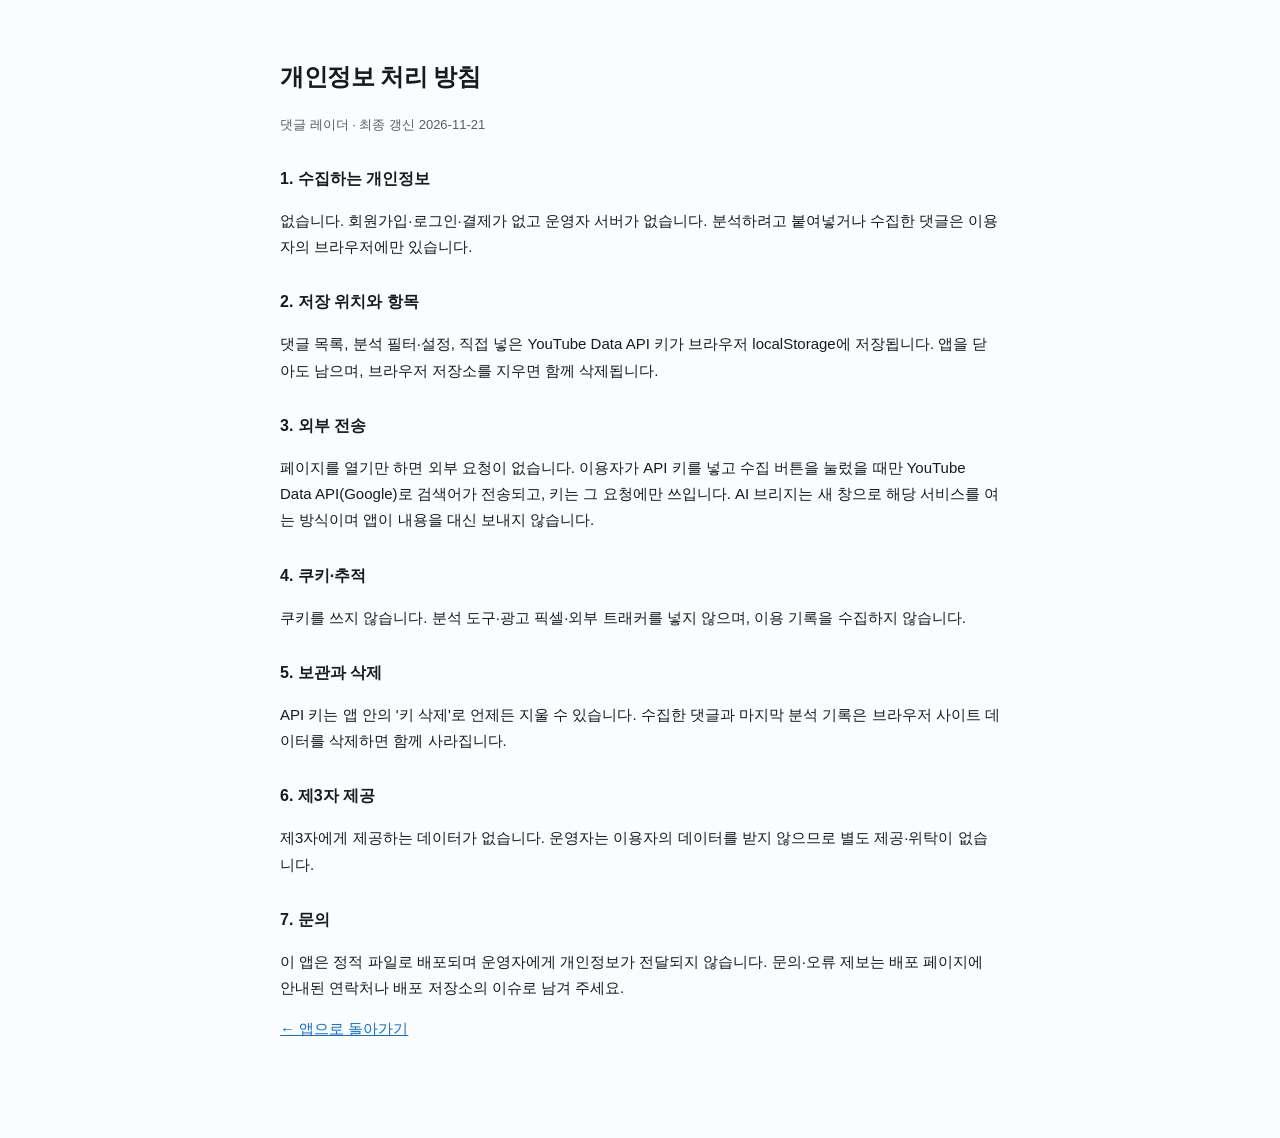
==== privacy.html @ 01332f50 "Deploy youtube-comment-analyzer static app (production files only)" ====
<!DOCTYPE html>
<html lang="ko">
<head>
<meta charset="utf-8" />
<meta name="viewport" content="width=device-width, initial-scale=1" />
<link rel="icon" href="favicon.svg" />
<title>개인정보 처리 방침 — 댓글 레이더</title>
<meta name="description" content="댓글 레이더는 서버 없이 브라우저에서만 동작하는 정적 앱으로, 수집하는 개인정보가 없습니다." />
<style>
  :root { color-scheme: light dark; }
  body { max-width: 720px; margin: 0 auto; padding: 40px 20px 80px; font: 15px/1.75 -apple-system, BlinkMacSystemFont, 'Apple SD Gothic Neo', 'Malgun Gothic', sans-serif; color: #171a1f; background: #fbfcfd; }
  @media (prefers-color-scheme: dark) { body { color: #e9edf1; background: #0c0f13; } a { color: #7cc4ff; } }
  h1 { font-size: 24px; letter-spacing: -.02em; }
  h2 { font-size: 16px; margin-top: 28px; }
  .muted { opacity: .7; font-size: 13px; }
  a { color: #0f6fd1; }
  ul { padding-left: 20px; }
</style>
</head>
<body>
<h1>개인정보 처리 방침</h1>
<p class="muted">댓글 레이더 · 최종 갱신 2026-11-21</p>

<h2>1. 수집하는 개인정보</h2>
<p>없습니다. 회원가입·로그인·결제가 없고 운영자 서버가 없습니다. 분석하려고 붙여넣거나 수집한 댓글은 이용자의 브라우저에만 있습니다.</p>

<h2>2. 저장 위치와 항목</h2>
<p>댓글 목록, 분석 필터·설정, 직접 넣은 YouTube Data API 키가 브라우저 localStorage에 저장됩니다. 앱을 닫아도 남으며, 브라우저 저장소를 지우면 함께 삭제됩니다.</p>

<h2>3. 외부 전송</h2>
<p>페이지를 열기만 하면 외부 요청이 없습니다. 이용자가 API 키를 넣고 수집 버튼을 눌렀을 때만 YouTube Data API(Google)로 검색어가 전송되고, 키는 그 요청에만 쓰입니다. AI 브리지는 새 창으로 해당 서비스를 여는 방식이며 앱이 내용을 대신 보내지 않습니다.</p>

<h2>4. 쿠키·추적</h2>
<p>쿠키를 쓰지 않습니다. 분석 도구·광고 픽셀·외부 트래커를 넣지 않으며, 이용 기록을 수집하지 않습니다.</p>

<h2>5. 보관과 삭제</h2>
<p>API 키는 앱 안의 '키 삭제'로 언제든 지울 수 있습니다. 수집한 댓글과 마지막 분석 기록은 브라우저 사이트 데이터를 삭제하면 함께 사라집니다.</p>

<h2>6. 제3자 제공</h2>
<p>제3자에게 제공하는 데이터가 없습니다. 운영자는 이용자의 데이터를 받지 않으므로 별도 제공·위탁이 없습니다.</p>

<h2>7. 문의</h2>
<p>이 앱은 정적 파일로 배포되며 운영자에게 개인정보가 전달되지 않습니다. 문의·오류 제보는 배포 페이지에 안내된 연락처나 배포 저장소의 이슈로 남겨 주세요.</p>

<p><a href="./">← 앱으로 돌아가기</a></p>
</body>
</html>
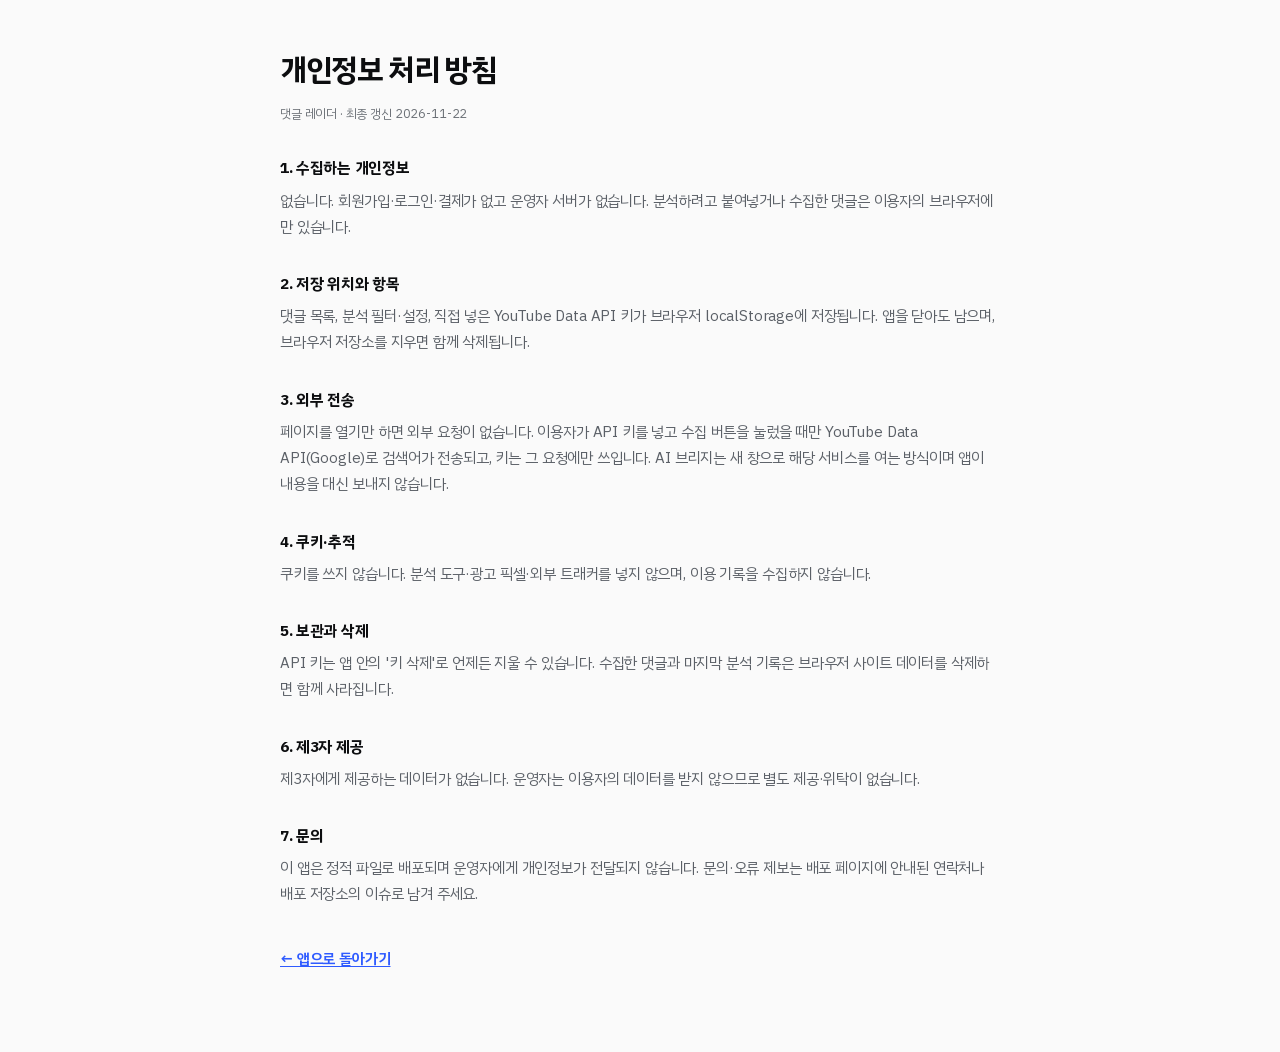
==== commit cd942a46: "Redesign: A안(Crisp Bento SaaS) — 순백 벤토 · 코발트 단일 액센트 - 토큰 전면 교체: bg #FAFAFA / surface #FFFFFF / line " ====
--- a/privacy.html
+++ b/privacy.html
@@ -6,20 +6,37 @@
 <link rel="icon" href="favicon.svg" />
 <title>개인정보 처리 방침 — 댓글 레이더</title>
 <meta name="description" content="댓글 레이더는 서버 없이 브라우저에서만 동작하는 정적 앱으로, 수집하는 개인정보가 없습니다." />
+<meta name="theme-color" content="#FAFAFA" />
 <style>
-  :root { color-scheme: light dark; }
-  body { max-width: 720px; margin: 0 auto; padding: 40px 20px 80px; font: 15px/1.75 -apple-system, BlinkMacSystemFont, 'Apple SD Gothic Neo', 'Malgun Gothic', sans-serif; color: #171a1f; background: #fbfcfd; }
-  @media (prefers-color-scheme: dark) { body { color: #e9edf1; background: #0c0f13; } a { color: #7cc4ff; } }
-  h1 { font-size: 24px; letter-spacing: -.02em; }
-  h2 { font-size: 16px; margin-top: 28px; }
-  .muted { opacity: .7; font-size: 13px; }
-  a { color: #0f6fd1; }
-  ul { padding-left: 20px; }
+  @font-face { font-family: 'PlexKR'; src: url('assets/fonts/plexkr-Regular.woff2') format('woff2'); font-weight: 400; font-display: swap; }
+  @font-face { font-family: 'PlexKR'; src: url('assets/fonts/plexkr-SemiBold.woff2') format('woff2'); font-weight: 500 600; font-display: swap; }
+  @font-face { font-family: 'PlexKR'; src: url('assets/fonts/plexkr-Bold.woff2') format('woff2'); font-weight: 700 900; font-display: swap; }
+  :root {
+    color-scheme: light dark;
+    --bg: #FAFAFA; --surface: #FFFFFF; --line: #E7E8EA;
+    --ink: #0C0D0F; --sub: #5B6067; --muted: #6B7076; --accent: #2F5BFF;
+  }
+  @media (prefers-color-scheme: dark) {
+    :root { --bg: #0A0B0D; --surface: #121317; --line: #26282E; --ink: #F4F5F7; --sub: #C9CDD4; --muted: #A2A8B2; --accent: #7D97FF; }
+  }
+  body {
+    max-width: 720px; margin: 0 auto; padding: 44px 20px 80px;
+    font: 15px/1.75 'PlexKR', -apple-system, BlinkMacSystemFont, 'Apple SD Gothic Neo', 'Malgun Gothic', sans-serif;
+    letter-spacing: -.01em; color: var(--ink); background: var(--bg);
+    -webkit-font-smoothing: antialiased;
+  }
+  h1 { font-size: 30px; font-weight: 800; letter-spacing: -.045em; margin: 0 0 6px; }
+  h2 { font-size: 15.5px; font-weight: 700; letter-spacing: -.02em; margin: 30px 0 6px; }
+  p { margin: 0 0 10px; color: var(--sub); }
+  .muted { color: var(--muted); font-size: 12.5px; }
+  a { color: var(--accent); text-decoration: underline; text-underline-offset: 2px; }
+  ul { padding-left: 20px; color: var(--sub); }
+  .back { display: inline-block; margin-top: 28px; font-weight: 600; }
 </style>
 </head>
 <body>
 <h1>개인정보 처리 방침</h1>
-<p class="muted">댓글 레이더 · 최종 갱신 2026-11-21</p>
+<p class="muted">댓글 레이더 · 최종 갱신 2026-11-22</p>
 
 <h2>1. 수집하는 개인정보</h2>
 <p>없습니다. 회원가입·로그인·결제가 없고 운영자 서버가 없습니다. 분석하려고 붙여넣거나 수집한 댓글은 이용자의 브라우저에만 있습니다.</p>
@@ -42,6 +59,6 @@
 <h2>7. 문의</h2>
 <p>이 앱은 정적 파일로 배포되며 운영자에게 개인정보가 전달되지 않습니다. 문의·오류 제보는 배포 페이지에 안내된 연락처나 배포 저장소의 이슈로 남겨 주세요.</p>
 
-<p><a href="./">← 앱으로 돌아가기</a></p>
+<a class="back" href="./">← 앱으로 돌아가기</a>
 </body>
 </html>
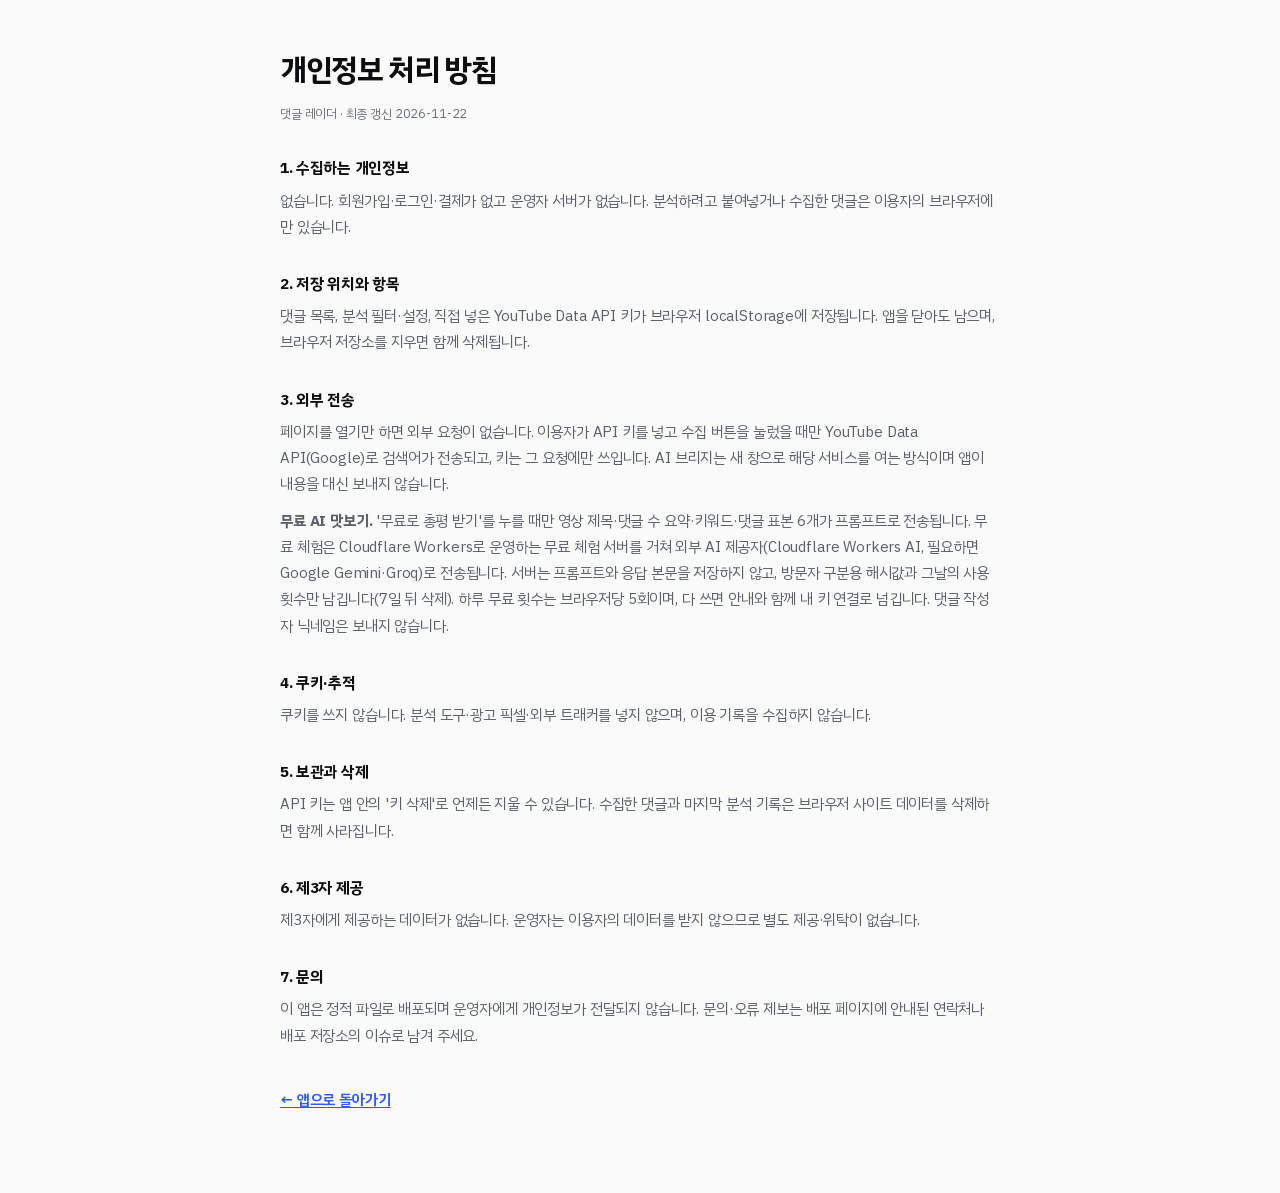
==== commit e3a3aed2: "2차 OSS·무료 AI 연결: SVG 최적화/문체 진단/감성 판정/N-gram 묶음/고해상도 ZIP/AI 누끼/MP4 렌더 + 무료 AI 맛보기" ====
--- a/privacy.html
+++ b/privacy.html
@@ -47,6 +47,8 @@
 <h2>3. 외부 전송</h2>
 <p>페이지를 열기만 하면 외부 요청이 없습니다. 이용자가 API 키를 넣고 수집 버튼을 눌렀을 때만 YouTube Data API(Google)로 검색어가 전송되고, 키는 그 요청에만 쓰입니다. AI 브리지는 새 창으로 해당 서비스를 여는 방식이며 앱이 내용을 대신 보내지 않습니다.</p>
 
+<p><strong>무료 AI 맛보기.</strong> '무료로 총평 받기'를 누를 때만 영상 제목·댓글 수 요약·키워드·댓글 표본 6개가 프롬프트로 전송됩니다. 무료 체험은 Cloudflare Workers로 운영하는 무료 체험 서버를 거쳐 외부 AI 제공자(Cloudflare Workers AI, 필요하면 Google Gemini·Groq)로 전송됩니다. 서버는 프롬프트와 응답 본문을 저장하지 않고, 방문자 구분용 해시값과 그날의 사용 횟수만 남깁니다(7일 뒤 삭제). 하루 무료 횟수는 브라우저당 5회이며, 다 쓰면 안내와 함께 내 키 연결로 넘깁니다. 댓글 작성자 닉네임은 보내지 않습니다.</p>
+
 <h2>4. 쿠키·추적</h2>
 <p>쿠키를 쓰지 않습니다. 분석 도구·광고 픽셀·외부 트래커를 넣지 않으며, 이용 기록을 수집하지 않습니다.</p>
 
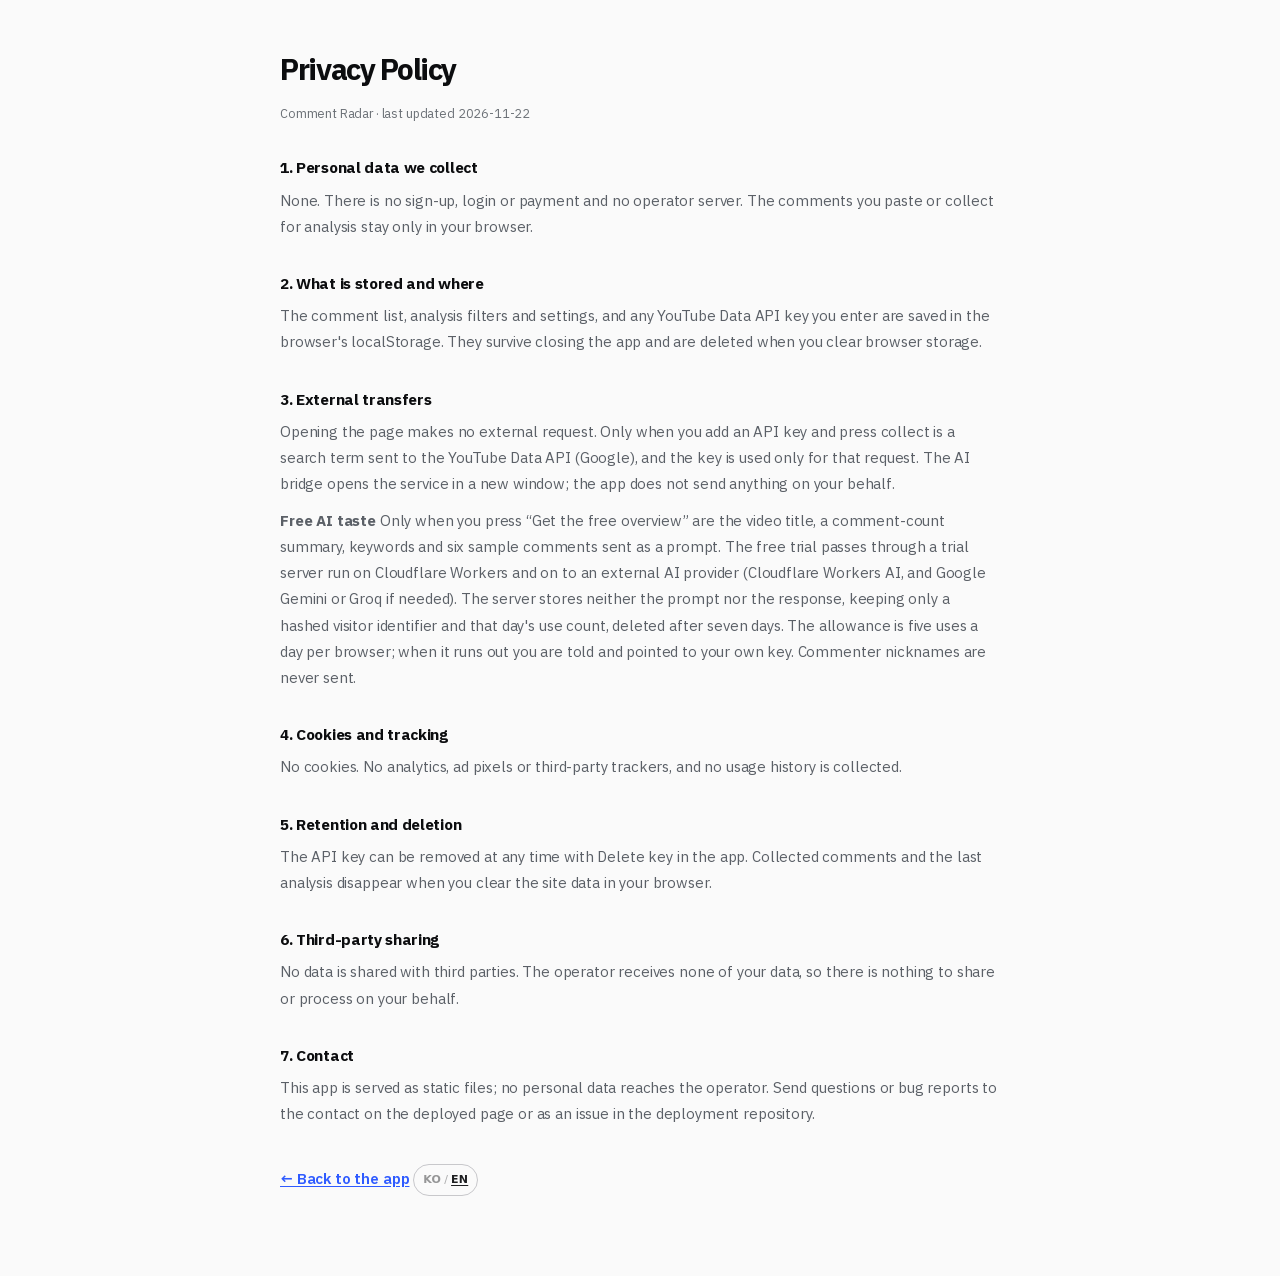
==== commit 70d82890: "chore(i18n): 영문 번역 배포" ====
--- a/privacy.html
+++ b/privacy.html
@@ -62,5 +62,6 @@
 <p>이 앱은 정적 파일로 배포되며 운영자에게 개인정보가 전달되지 않습니다. 문의·오류 제보는 배포 페이지에 안내된 연락처나 배포 저장소의 이슈로 남겨 주세요.</p>
 
 <a class="back" href="./">← 앱으로 돌아가기</a>
+<script src="i18n.js"></script>
 </body>
 </html>
